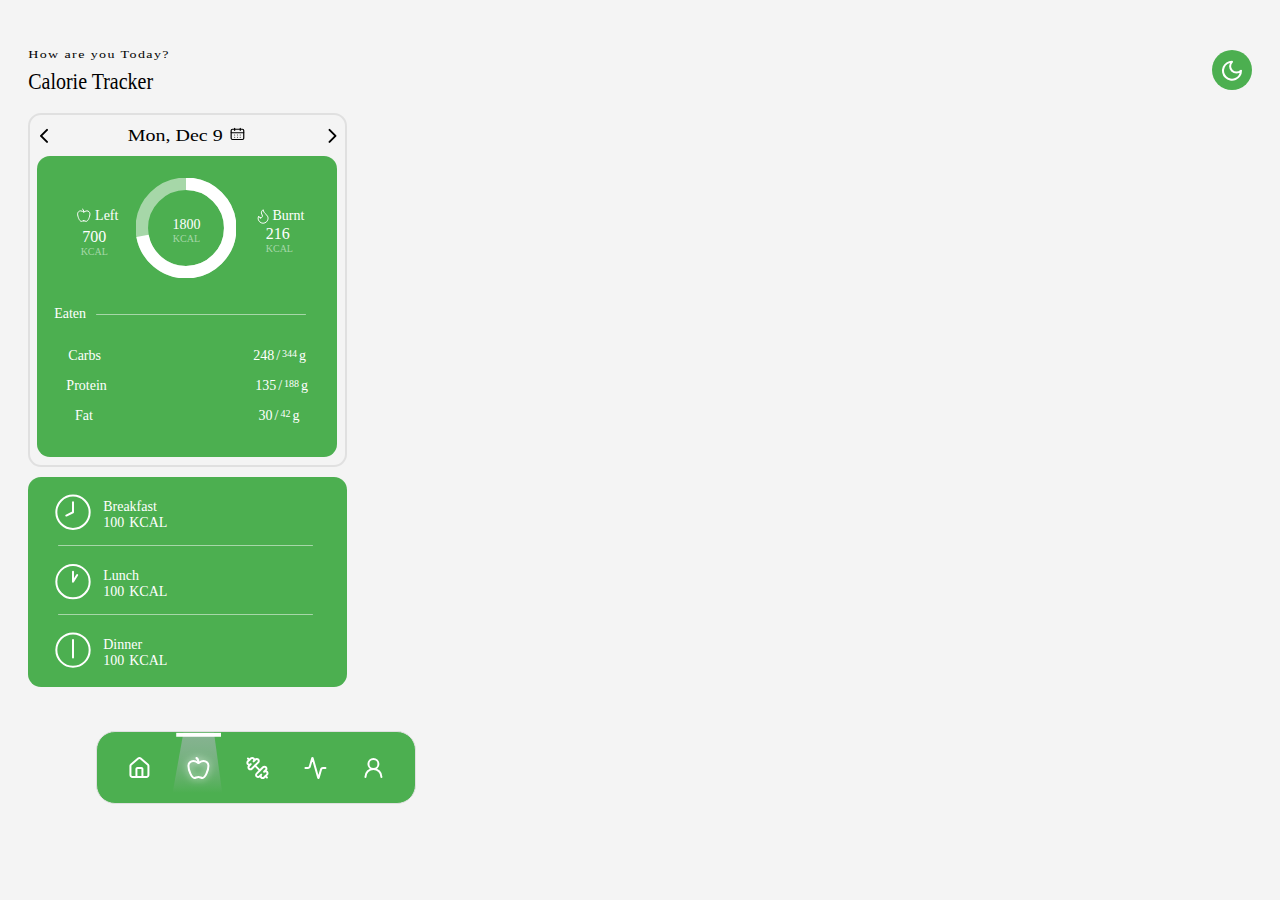
==== calorie-tracker.html @ 42e0216f "removed popup" ====
<!DOCTYPE html>
<html lang="en">
<head>
    <meta charset="UTF-8">
    <meta name="viewport" content="width=device-width, initial-scale=1.0">
    <link rel="stylesheet" href="/css/style.css"> 
    <title>Strive</title>
    <script src="darkmode.js" defer></script>
</head>
<!-- "dark-mode" gets added and removed based on which theme is active-->
<body>
  <!-- "date-and-greeting is the container around the two with the "date"and "greeting" 
   being the child elements with white text inside and underneath each other -->
   <!-- "greeting" is on index a greeting and on the other pages the title-->
    <header>
        <div class="date-and-greeting">
          <p class="date">How are you Today?</p>
          <p class="greeting">Calorie Tracker</p>
        </div>
        <!-- "theme-switch" is the green switch with one white icon displayed and the other not-->
        <button id="theme-switch">
          <svg width="24" height="24" viewBox="0 0 24 24" fill="none" xmlns="http://www.w3.org/2000/svg">
            <path d="M11.9915 3.70062C10.798 4.8941 10.1276 6.5128 10.1276 8.20062C10.1276 9.88845 10.798 11.5071 11.9915 12.7006C13.185 13.8941 14.8037 14.5646 16.4915 14.5646C18.1793 14.5646 19.798 13.8941 20.9915 12.7006C20.9915 14.4807 20.4637 16.2207 19.4747 17.7008C18.4858 19.1808 17.0802 20.3344 15.4357 21.0155C13.7911 21.6967 11.9815 21.875 10.2357 21.5277C8.48988 21.1804 6.88623 20.3233 5.62756 19.0646C4.36889 17.8059 3.51172 16.2023 3.16445 14.4564C2.81719 12.7106 2.99542 10.901 3.6766 9.25647C4.35779 7.61194 5.51135 6.20633 6.99139 5.2174C8.47143 4.22846 10.2115 3.70062 11.9915 3.70062Z" stroke="white" stroke-width="2" stroke-linecap="round" stroke-linejoin="round"/>
          </svg>
          <svg width="24" height="25" viewBox="0 0 24 25" fill="none" xmlns="http://www.w3.org/2000/svg">
            <path d="M11.9915 16.5476C14.2007 16.5476 15.9915 14.7567 15.9915 12.5476C15.9915 10.3385 14.2007 8.54761 11.9915 8.54761C9.78238 8.54761 7.99152 10.3385 7.99152 12.5476C7.99152 14.7567 9.78238 16.5476 11.9915 16.5476Z" stroke="white" stroke-width="2" stroke-linecap="round" stroke-linejoin="round"/>
            <path d="M11.9915 2.54761V4.54761" stroke="white" stroke-width="2" stroke-linecap="round" stroke-linejoin="round"/>
            <path d="M11.9915 20.5476V22.5476" stroke="white" stroke-width="2" stroke-linecap="round" stroke-linejoin="round"/>
            <path d="M4.92151 5.47766L6.33151 6.88766" stroke="white" stroke-width="2" stroke-linecap="round" stroke-linejoin="round"/>
            <path d="M17.6515 18.2076L19.0615 19.6176" stroke="white" stroke-width="2" stroke-linecap="round" stroke-linejoin="round"/>
            <path d="M1.99152 12.5476H3.99152" stroke="white" stroke-width="2" stroke-linecap="round" stroke-linejoin="round"/>
            <path d="M19.9915 12.5476H21.9915" stroke="white" stroke-width="2" stroke-linecap="round" stroke-linejoin="round"/>
            <path d="M6.33151 18.2076L4.92151 19.6176" stroke="white" stroke-width="2" stroke-linecap="round" stroke-linejoin="round"/>
            <path d="M19.0615 5.47766L17.6515 6.88766" stroke="white" stroke-width="2" stroke-linecap="round" stroke-linejoin="round"/>
          </svg>
        </button>
    </header>

    <div class="huge-container">
      <div class="icon-and-title">
        <svg width="8" height="15" viewBox="0 0 8 15" fill="none" xmlns="http://www.w3.org/2000/svg">
          <path d="M7 13.847L1 7.84698L7 1.84698" stroke-width="2" stroke-linecap="round" stroke-linejoin="round"/>
        </svg>
        <div class="date-and-calender">
          <p>Mon, Dec 9         <svg width="15" height="15" viewBox="0 0 15 15" fill="none" xmlns="http://www.w3.org/2000/svg">
            <g clip-path="url(#clip0_63_497)">
              <path d="M5.54169 2.01367V4.34701" stroke-linecap="round" stroke-linejoin="round"/>
              <path d="M10.2083 2.01367V4.34701" stroke-linecap="round" stroke-linejoin="round"/>
              <path d="M11.9583 3.1803H3.79167C3.14733 3.1803 2.625 3.70263 2.625 4.34696V12.5136C2.625 13.158 3.14733 13.6803 3.79167 13.6803H11.9583C12.6027 13.6803 13.125 13.158 13.125 12.5136V4.34696C13.125 3.70263 12.6027 3.1803 11.9583 3.1803Z"  stroke-linecap="round" stroke-linejoin="round"/>
              <path d="M2.625 6.6803H13.125" stroke-linecap="round" stroke-linejoin="round"/>
              <path d="M5.54169 9.01367H5.54794" stroke-linecap="round" stroke-linejoin="round"/>
              <path d="M7.875 9.01367H7.88125" stroke-linecap="round" stroke-linejoin="round"/>
              <path d="M10.2083 9.01367H10.2146" stroke-linecap="round" stroke-linejoin="round"/>
              <path d="M5.54169 11.347H5.54794" stroke-linecap="round" stroke-linejoin="round"/>
              <path d="M7.875 11.347H7.88125" stroke-linecap="round" stroke-linejoin="round"/>
              <path d="M10.2083 11.347H10.2146" stroke-linecap="round" stroke-linejoin="round"/>
            </g>
            <defs>
              <clipPath id="clip0_63_497">
                <rect width="14" height="14" fill="white" transform="translate(0.875 0.846985)"/>
              </clipPath>
            </defs>
          </svg></p>
        </div>
        <svg width="25" height="25" viewBox="0 0 25 25" fill="none" xmlns="http://www.w3.org/2000/svg">
          <path d="M9.5 18.847L15.5 12.847L9.5 6.84698" stroke-width="2" stroke-linecap="round" stroke-linejoin="round"/>
        </svg>
      </div>
      <div class="data">
        <div class="cal-container">
          <div class="cal-left-container">
            <div class="cal-left">
                <svg width="25" height="25" viewBox="0 0 25 25" fill="none" xmlns="http://www.w3.org/2000/svg">
                    <path d="M13.7798 17.7155C14.7063 17.7155 15.4783 18.3702 16.2504 18.3702C18.1033 18.3702 19.9562 13.4291 19.9562 10.8227C19.9352 10.0227 19.5987 9.26344 19.0203 8.71042C18.4418 8.1574 17.6682 7.85545 16.868 7.8704C15.4969 7.8704 14.3975 8.7598 13.7798 9.10568C13.1622 8.7598 12.0628 7.8704 10.6916 7.8704C9.89103 7.85382 9.11648 8.15522 8.53765 8.70859C7.95882 9.26195 7.62289 10.0222 7.60345 10.8227C7.60345 13.4291 9.45637 18.3702 11.3093 18.3702C12.0813 18.3702 12.8534 17.7155 13.7798 17.7155Z" stroke="white" stroke-linecap="round" stroke-linejoin="round"/>
                    <path d="M12.5446 6.01746C13.1622 6.32627 13.7798 7.25273 13.7798 9.10564" stroke="white" stroke-linecap="round" stroke-linejoin="round"/>
                </svg>
                <p>Left</p>
            </div>
            <div class="cal-left-number">
                <div id="remaining-calories">10</div>
                <div class="unit">KCAL</div>
            </div>
        </div>
        
            <div class="radial-graph">
              <svg class="circle" viewBox="0 0 36 36">
                  <path class="circle-bg"
                      d="M18 2.0845
                         a 15.9155 15.9155 0 0 1 0 31.831
                         a 15.9155 15.9155 0 0 1 0 -31.831" />
                  <path class="circle-progress"
                      d="M18 2.0845
                         a 15.9155 15.9155 0 0 1 0 31.831
                         a 15.9155 15.9155 0 0 1 0 -31.831" />
              </svg>
              <div class="text">
                <div class="number" id="number">985</div>                  
                <div class="unit">KCAL</div>
              </div>
          </div>
          <div class="cal-burnt">
            <div class="cal-burnt-container">
              <div class="cal-burnt">
                <svg width="18" height="18" viewBox="0 0 18 18" fill="none" xmlns="http://www.w3.org/2000/svg">
                  <path d="M6.61979 10.8764C7.08945 10.8764 7.53986 10.6899 7.87196 10.3578C8.20406 10.0257 8.39063 9.57524 8.39063 9.10559C8.39063 8.12809 8.03646 7.68892 7.68229 6.98059C6.92296 5.46263 7.52363 4.10901 9.09896 2.73059C9.45313 4.50142 10.5156 6.20142 11.9323 7.33476C13.349 8.46809 14.0573 9.81392 14.0573 11.2306C14.0573 11.8817 13.929 12.5265 13.6799 13.1281C13.4307 13.7296 13.0655 14.2762 12.605 14.7367C12.1446 15.1971 11.598 15.5623 10.9964 15.8115C10.3949 16.0607 9.7501 16.1889 9.09896 16.1889C8.44782 16.1889 7.80306 16.0607 7.20149 15.8115C6.59991 15.5623 6.05331 15.1971 5.59289 14.7367C5.13246 14.2762 4.76724 13.7296 4.51806 13.1281C4.26888 12.5265 4.14062 11.8817 4.14063 11.2306C4.14063 10.4139 4.44733 9.60567 4.84896 9.10559C4.84896 9.57524 5.03553 10.0257 5.36762 10.3578C5.69972 10.6899 6.15014 10.8764 6.61979 10.8764Z" stroke="white" stroke-linecap="round" stroke-linejoin="round"/>
                </svg>
                <p>Burnt</p>
              </div>
              <div class="cal-burnt-number">
                <div id="percentage-number">10.5</div>
                <div class="unit">KCAL</div>
              </div>
            </div>
          </div>
        </div>

        <div class="eaten-hr">
          <p>Eaten</p>
          <div class="hr"></div>
        </div>

        <div class="macros-parent">
          <div class="macros">
            <div class="macro-item">
                Carbs
                <div>
                    <span id="carbs">0</span> / <span id="max-carbs">0</span>g
                </div>
            </div>
            <div class="macro-item">
                Protein
                <div>
                    <span id="protein">0</span> / <span id="max-protein">0</span>g
                </div>
            </div>
            <div class="macro-item">
                Fat
                <div>
                    <span id="fat">0</span> / <span id="max-fat">0</span>g
                </div>
            </div>
        </div>
        </div>
    </div>
    </div>

    <div class="breakfast-lunch-dinner">
      <div class="breakfast">
        <div>
          <svg width="40" height="41" viewBox="0 0 40 41" fill="none" xmlns="http://www.w3.org/2000/svg">
            <path d="M20 36.908C29.2048 36.908 36.6667 29.4461 36.6667 20.2414C36.6667 11.0366 29.2048 3.57471 20 3.57471C10.7953 3.57471 3.33334 11.0366 3.33334 20.2414C3.33334 29.4461 10.7953 36.908 20 36.908Z" stroke="white" stroke-width="2" stroke-linecap="round" stroke-linejoin="round"/>
            <path d="M20 10.2413V20.2413L13.3333 23.5747" stroke="white" stroke-width="2" stroke-linecap="round" stroke-linejoin="round"/>
          </svg>
        </div>
        <div><p>Breakfast</p>
          <div class="kcal-calories">
            <p class="calories">100</p>
            <p class="kcal">KCAL</p>
          </div></div>
      </div>
      <div class="hr"></div>
      <div class="breakfast">
        <div>
          <svg width="40" height="41" viewBox="0 0 40 41" fill="none" xmlns="http://www.w3.org/2000/svg">
            <path d="M20 37.3604C29.2048 37.3604 36.6667 29.8985 36.6667 20.6938C36.6667 11.489 29.2048 4.0271 20 4.0271C10.7953 4.0271 3.33334 11.489 3.33334 20.6938C3.33334 29.8985 10.7953 37.3604 20 37.3604Z" stroke="white" stroke-width="2" stroke-linecap="round" stroke-linejoin="round"/>
            <path d="M20 10.6938V20.6938L24.1667 14.0272" stroke="white" stroke-width="2" stroke-linecap="round" stroke-linejoin="round"/>
          </svg>
        </div>
        <div><p>Lunch</p>
          <div class="kcal-calories">
            <p class="calories">100</p>
            <p class="kcal">KCAL</p>
          </div></div>
      </div>
      <div class="hr"></div>

      <div class="breakfast">
        <div>
          <svg width="40" height="41" viewBox="0 0 40 41" fill="none" xmlns="http://www.w3.org/2000/svg">
            <path d="M20 36.755C29.2048 36.755 36.6667 29.293 36.6667 20.0883C36.6667 10.8836 29.2048 3.42163 20 3.42163C10.7953 3.42163 3.33334 10.8836 3.33334 20.0883C3.33334 29.293 10.7953 36.755 20 36.755Z" stroke="white" stroke-width="2" stroke-linecap="round" stroke-linejoin="round"/>
            <path d="M20 10.0884V20.0884V27.5884" stroke="white" stroke-width="2" stroke-linecap="round" stroke-linejoin="round"/>
          </svg>
        </div>
        <div><p>Dinner</p>
          <div class="kcal-calories">
            <p class="calories">100</p>
            <p class="kcal">KCAL</p>
          </div></div>
      </div>
    </div>
    
      <nav>
          <div class="bottom-navbar">  <!-- "bottom-navbar" = the container of the whole navbar-->
            <div class="icons">  <!-- "icons" = around the icons within the navbar, inline-flex, gap 34px-->
                <a href="index.html" class="active">
                    <div class="svg-container">
                      <!-- "active-spotlight" is the spotlight around the active page's icon -->
                        <svg class="main-svg" class="unactive-svg" width="25" height="25" viewBox="0 0 25 25" fill="none" xmlns="http://www.w3.org/2000/svg">
                            <path d="M15.4285 21.9862V13.9862C15.4285 13.721 15.3232 13.4666 15.1356 13.2791C14.9481 13.0916 14.6938 12.9862 14.4285 12.9862H10.4285C10.1633 12.9862 9.90897 13.0916 9.72144 13.2791C9.5339 13.4666 9.42854 13.721 9.42854 13.9862V21.9862" stroke="white" stroke-width="2" stroke-linecap="round" stroke-linejoin="round"/>
                            <path d="M3.42854 10.9862C3.42847 10.6952 3.49188 10.4078 3.61433 10.1439C3.73678 9.87998 3.91534 9.64597 4.13754 9.45817L11.1375 3.45917C11.4985 3.15408 11.9559 2.98669 12.4285 2.98669C12.9012 2.98669 13.3586 3.15408 13.7195 3.45917L20.7195 9.45817C20.9417 9.64597 21.1203 9.87998 21.2428 10.1439C21.3652 10.4078 21.4286 10.6952 21.4285 10.9862V19.9862C21.4285 20.5166 21.2178 21.0253 20.8428 21.4004C20.4677 21.7755 19.959 21.9862 19.4285 21.9862H5.42854C4.89811 21.9862 4.3894 21.7755 4.01433 21.4004C3.63926 21.0253 3.42854 20.5166 3.42854 19.9862V10.9862Z" stroke="white" stroke-width="2" stroke-linecap="round" stroke-linejoin="round"/>
                        </svg>
                    </div>
                </a>
                <a href="calorie-tracker.html">
                    <div class="svg-container">
                        <!-- "active-spotlight" is the spotlight around the active page's icon -->
                          <svg class="active-spotlight" width="43" height="71" viewBox="0 0 55 71" fill="none" xmlns="http://www.w3.org/2000/svg">
                              <path d="M12.8773 0.839111L0.427788 70.1329H52.9925L43.5071 0.839111H12.8773Z" fill="url(#paint0_linear_63_1243)"/>
                              <rect x="5.70922" y="0.839111" width="44.7863" height="3.92169" fill="white"/>
                              <defs>
                                <linearGradient id="paint0_linear_63_1243" x1="26.7101" y1="0.839111" x2="26.7101" y2="60.9779" gradientUnits="userSpaceOnUse">
                                  <stop stop-color="#ADB5BD" stop-opacity="0.6"/>
                                  <stop offset="1" stop-color="#4CAF50"/>
                                </linearGradient>
                              </defs>
                            </svg>
                            <!-- the "blurred-svg" class and svg itself is only for the active page, this will be different dependant on the page -->
                            <svg class="blurred-svg" width="35" height="35" viewBox="0 0 35 35" fill="none" xmlns="http://www.w3.org/2000/svg">
                                <g filter="url(#filter0_f_63_419)">
                                  <path d="M17.4285 26.9262C18.9285 26.9262 20.1785 27.9862 21.4285 27.9862C24.4285 27.9862 27.4285 19.9862 27.4285 15.7662C27.3944 14.4709 26.8498 13.2416 25.9132 12.3462C24.9766 11.4508 23.724 10.962 22.4285 10.9862C20.2085 10.9862 18.4285 12.4262 17.4285 12.9862C16.4285 12.4262 14.6485 10.9862 12.4285 10.9862C11.1323 10.9593 9.87823 11.4473 8.94106 12.3432C8.00389 13.2392 7.46 14.47 7.42853 15.7662C7.42853 19.9862 10.4285 27.9862 13.4285 27.9862C14.6785 27.9862 15.9285 26.9262 17.4285 26.9262Z" stroke="white" stroke-width="2" stroke-linecap="round" stroke-linejoin="round"/>
                                  <path d="M15.4285 7.98621C16.4285 8.48621 17.4285 9.98621 17.4285 12.9862" stroke="white" stroke-width="2" stroke-linecap="round" stroke-linejoin="round"/>
                                </g>
                                <defs>
                                  <filter id="filter0_f_63_419" x="-0.571472" y="-0.0137939" width="36" height="36" filterUnits="userSpaceOnUse" color-interpolation-filters="sRGB">
                                    <feFlood flood-opacity="0" result="BackgroundImageFix"/>
                                    <feBlend mode="normal" in="SourceGraphic" in2="BackgroundImageFix" result="shape"/>
                                    <feGaussianBlur stdDeviation="3" result="effect1_foregroundBlur_63_419"/>
                                  </filter>
                                </defs>
                              </svg>
                          <svg class="main-svg" class="unactive-svg" width="25" height="25" viewBox="0 0 25 25" fill="none" xmlns="http://www.w3.org/2000/svg">
                            <path d="M12.4285 21.9262C13.9285 21.9262 15.1785 22.9862 16.4285 22.9862C19.4285 22.9862 22.4285 14.9862 22.4285 10.7662C22.3945 9.47088 21.8498 8.24159 20.9132 7.34621C19.9766 6.45083 18.724 5.96196 17.4285 5.98616C15.2085 5.98616 13.4285 7.42616 12.4285 7.98616C11.4285 7.42616 9.64854 5.98616 7.42854 5.98616C6.13229 5.95932 4.87824 6.44731 3.94107 7.34324C3.0039 8.23917 2.46002 9.47001 2.42854 10.7662C2.42854 14.9862 5.42854 22.9862 8.42854 22.9862C9.67854 22.9862 10.9285 21.9262 12.4285 21.9262Z" stroke="white" stroke-width="2" stroke-linecap="round" stroke-linejoin="round"/>
                            <path d="M10.4285 2.98621C11.4285 3.48621 12.4285 4.98621 12.4285 7.98621" stroke="white" stroke-width="2" stroke-linecap="round" stroke-linejoin="round"/>
                          </svg>
                      </div>
                </a>
                <a href="workout-tracker.html">
                    <div class="svg-container">
                        <svg class="main-svg" class="unactive-svg" width="25" height="25" viewBox="0 0 25 25" fill="none" xmlns="http://www.w3.org/2000/svg">
                            <g clip-path="url(#clip0_63_1258)">
                              <path d="M14.8285 15.3862L10.0285 10.5862" stroke="white" stroke-width="2" stroke-linecap="round" stroke-linejoin="round"/>
                              <path d="M19.0856 22.4712C18.7105 22.8464 18.2019 23.0572 17.6714 23.0573C17.141 23.0574 16.6322 22.8467 16.2571 22.4717C15.8819 22.0967 15.6711 21.588 15.671 21.0576C15.6709 20.5271 15.8815 20.0184 16.2566 19.6432L14.4896 21.4112C14.1144 21.7864 13.6056 21.9971 13.0751 21.9971C12.5445 21.9971 12.0357 21.7864 11.6606 21.4112C11.2854 21.0361 11.0746 20.5273 11.0746 19.9967C11.0746 19.4662 11.2854 18.9574 11.6606 18.5822L18.0246 12.2182C18.3997 11.8431 18.9085 11.6323 19.4391 11.6323C19.9696 11.6323 20.4784 11.8431 20.8535 12.2182C21.2287 12.5934 21.4395 13.1022 21.4395 13.6327C21.4395 14.1633 21.2287 14.6721 20.8535 15.0472L19.0856 16.8142C19.4607 16.4392 19.9695 16.2286 20.4999 16.2287C21.0304 16.2288 21.539 16.4396 21.9141 16.8147C22.2891 17.1899 22.4997 17.6986 22.4996 18.2291C22.4995 18.7595 22.2887 19.2682 21.9136 19.6432L19.0856 22.4712Z" stroke="white" stroke-width="2" stroke-linecap="round" stroke-linejoin="round"/>
                              <path d="M21.9285 22.4862L20.5285 21.0862" stroke="white" stroke-width="2" stroke-linecap="round" stroke-linejoin="round"/>
                              <path d="M4.32854 4.88621L2.92854 3.48621" stroke="white" stroke-width="2" stroke-linecap="round" stroke-linejoin="round"/>
                              <path d="M6.83255 13.7542C6.4574 14.1294 5.94859 14.3401 5.41805 14.3401C4.88751 14.3401 4.3787 14.1294 4.00355 13.7542C3.6284 13.3791 3.41764 12.8703 3.41764 12.3397C3.41764 11.8092 3.6284 11.3004 4.00355 10.9252L5.77155 9.15821C5.58579 9.3439 5.36528 9.49119 5.12261 9.59165C4.87993 9.69212 4.61985 9.74381 4.3572 9.74376C3.82675 9.74367 3.31807 9.53286 2.94305 9.15771C2.75736 8.97196 2.61008 8.75145 2.50961 8.50877C2.40914 8.2661 2.35745 8.00601 2.3575 7.74336C2.35759 7.21291 2.5684 6.70423 2.94355 6.32921L5.77155 3.50121C6.14657 3.12606 6.65525 2.91525 7.1857 2.91516C7.44835 2.91511 7.70843 2.9668 7.95111 3.06727C8.19379 3.16774 8.4143 3.31502 8.60005 3.50071C8.7858 3.6864 8.93317 3.90686 9.03372 4.1495C9.13428 4.39214 9.18605 4.65221 9.1861 4.91486C9.18615 5.17751 9.13446 5.4376 9.03399 5.68027C8.93352 5.92295 8.78624 6.14346 8.60055 6.32921L10.3675 4.56121C10.7427 4.18606 11.2515 3.97531 11.7821 3.97531C12.3126 3.97531 12.8214 4.18606 13.1965 4.56121C13.5717 4.93636 13.7825 5.44517 13.7825 5.97571C13.7825 6.50625 13.5717 7.01506 13.1965 7.39021L6.83255 13.7542Z" stroke="white" stroke-width="2" stroke-linecap="round" stroke-linejoin="round"/>
                            </g>
                            <defs>
                              <clipPath id="clip0_63_1258">
                                <rect width="24" height="24" fill="white" transform="translate(0.428543 0.986206)"/>
                              </clipPath>
                            </defs>
                          </svg>
                    </div>
                </a>
                <a href="weight-tracker.html">
                    <div class="svg-container">
                        <svg class="main-svg" class="unactive-svg" width="23" height="23" viewBox="0 0 23 23" fill="none" xmlns="http://www.w3.org/2000/svg">
                            <path d="M21.4285 11.9862H18.9485C18.5115 11.9853 18.0862 12.1275 17.7376 12.3912C17.3891 12.6548 17.1365 13.0254 17.0185 13.4462L14.6685 21.8062C14.6534 21.8581 14.6218 21.9038 14.5785 21.9362C14.5353 21.9687 14.4826 21.9862 14.4285 21.9862C14.3744 21.9862 14.3218 21.9687 14.2785 21.9362C14.2353 21.9038 14.2037 21.8581 14.1885 21.8062L8.66853 2.16621C8.65338 2.11428 8.6218 2.06866 8.57853 2.03621C8.53525 2.00375 8.48262 1.98621 8.42853 1.98621C8.37444 1.98621 8.3218 2.00375 8.27853 2.03621C8.23525 2.06866 8.20367 2.11428 8.18853 2.16621L5.83853 10.5262C5.72099 10.9454 5.46991 11.3147 5.12339 11.5782C4.77687 11.8417 4.35385 11.985 3.91853 11.9862H1.42853" stroke="white" stroke-width="2" stroke-linecap="round" stroke-linejoin="round"/>
                          </svg>
                    </div>
                </a>
                <a href="profile.html">
                    <div class="svg-container">
                        <svg class="main-svg" class="unactive-svg" width="25" height="25" viewBox="0 0 25 25" fill="none" xmlns="http://www.w3.org/2000/svg">
                            <path d="M12.4285 13.9862C15.19 13.9862 17.4285 11.7476 17.4285 8.98621C17.4285 6.22478 15.19 3.98621 12.4285 3.98621C9.6671 3.98621 7.42853 6.22478 7.42853 8.98621C7.42853 11.7476 9.6671 13.9862 12.4285 13.9862Z" stroke="white" stroke-width="2" stroke-linecap="round" stroke-linejoin="round"/>
                            <path d="M20.4285 21.9862C20.4285 19.8645 19.5857 17.8296 18.0854 16.3294C16.5851 14.8291 14.5503 13.9862 12.4285 13.9862C10.3068 13.9862 8.27196 14.8291 6.77167 16.3294C5.27138 17.8296 4.42853 19.8645 4.42853 21.9862" stroke="white" stroke-width="2" stroke-linecap="round" stroke-linejoin="round"/>
                          </svg>
                    </div>
                </a>
            </div>
          </div>
    </nav>

 
    <script src="animation.js"></script>
</body>
</html>
---- css/style.css ----
/*! Generated by Font Squirrel (https://www.fontsquirrel.com) on January 3, 2025 */

@font-face {
  font-family: 'pp_agrandirwide_light';
  src: url('ppagrandir-widelight-webfont.woff2') format('woff2'),
       url('ppagrandir-widelight-webfont.woff') format('woff');
  font-weight: normal;
  font-style: normal;

}

@font-face {
  font-family: 'pp_monument_extendedregular';
  src: url('ppmonumentextended-regular-webfont.woff2') format('woff2'),
       url('ppmonumentextended-regular-webfont.woff') format('woff');
  font-weight: normal;
  font-style: normal;

}

body {
    margin: 0;
    padding: 0;
    background-color: var(--background-color);
    margin: 0px 28.2px 0px 28.2px;
  }

  .darkmode {
    --secondary-color-darkmode: #383838; /* secondary for dark mode */
    --background-color-darkmode: #242424; /* secondary for dark mode */
    --text-color-darkmode: #FFFFFF; /* darkmode text color */
    --container-color-darkmode: #383838; /* border color lightmode*/
    --border-color-darkmode: #5B5B5B; /* border color lightmode*/
  }

  :root {
    /* color Palette */
    --primary-color: #4CAF50; /* main green, same for light and dark mode */
    --secondary-color: #A6D7A8; /* secondary for light mode */
    --background-color: #F4F4F4; /* bg color for light mode */
    --text-color: #000000; /* lightmode text color */
    --container-color: #FFFFFF; /* border color lightmode*/
    --border-color: #E0E0E0; /* border color lightmode*/

    /* font Family */
    --font-agrandir: 'PP Agrandir';
    --font-monument: "PP Monument Extended";

    /* border Radius */
    --container-border-radius: 13px;
    --navbar-border-radius: 13px;
}

.darkmode {
  --secondary-color: #383838; /* secondary for dark mode */
  --background-color: #242424; /* secondary for dark mode */
  --text-color: #FFFFFF; /* darkmode text color */
  --container-color: #383838; /* border color lightmode*/
  --border-color: #5B5B5B; /* border color lightmode*/
}

/* navbar styling */
    /* container of the navbar */
      .bottom-navbar {
        position: fixed;
        margin: 7.5%;
        bottom: 0;
        left: 0;
        width: 318px;
        height: 71.278px;
        display: flex;
        justify-content: space-around;
        align-items: center;
        z-index: 1000;
        border-radius: 19px;
        border: 1px solid var(--border-color);
        background: var(--primary-color);
      }

      /* individual svg sizing */
      .bottom-navbar .unactive-svg {
        width: 24px;
        height: 24px;
      }

      /* container around the svg's */
      .icons {
        display: flex;
        align-items: center;
        gap: 34px;
    }

    /* container around the active svg, contains blurred and main svg */
    .blurred-svg {
        position: absolute; 
        filter: blur(2px); 
        opacity: 0.9; 
        z-index: 1;
    }

    /* Main SVG in front of blurred SVG */
    .main-svg {
        position: relative; 
        z-index: 2; 
    }

    /* Container for alignment */
    .svg-container {
        position: relative; 
        display: flex;
        align-items: center;
        justify-content: center;
      
    }

    /* spotlight around the active page's icon */
    .active-spotlight {
        position: absolute; 
        width: 70px; 
        height: 71px; 
        z-index: 1; 
    }

/* header styling */
header {
  display: flex;
  align-items: center;
  justify-content: space-between;
  margin-top: 30px;
}
/* date styling */
.date-and-greeting .date {
  color: var(--text-color);
  font-family: var(--font-agrandir);
  font-size: 14px;
  font-weight: 100;
  letter-spacing: 0.1em; 
  line-height: 1.5;
  margin-bottom: 5px;
  transform: scaleY(0.8);

}
/* greeting styling */
.date-and-greeting .greeting {
  color: var(--text-color);
  font-family: "PP Monument Extended";
  font-size: 20px;
  font-style: normal;
  font-weight: 400;
  margin: 0;
  transform: scaleY(1.2);
  
}

/* theme switch between light and dark mode */
#theme-switch {
  width: 40px;
  height: 40px;
  border-radius: 50%;
  background-color: var(--primary-color);
  padding: 0;
  display: flex;
  justify-content: center;
  align-items: center;
  border: none;
  position: fixed;
  top: 20px;
  right: 28.2px;
  margin-top: 30px;

}

/* sun svg */
#theme-switch svg:last-child {
  display: none;
}
/* moon svg */
.darkmode #theme-switch svg:first-child {
  display: none;
}

/* sun svg when darkmode is enabled */
.darkmode #theme-switch svg:last-child {
  display: block;
}

/* index.html dashboard */
/* "todays dashboard" */
.dashboard .title {
  margin-top: 40px;
  color: var(--text-color);
  font-family: "PP Agrandir";
  font-size: 14px;
  font-style: normal;
  font-weight: lighter;
  line-height: normal;
}

.square-container {
  width: 150px;
  height: 165px;
  border: 2px solid var(--border-color);
  border-radius: var(--container-border-radius);
}

.long-container {
  margin-top: 10px;
  width: 315px;
  height: 165px;
  border: 2px solid var(--border-color);
  border-radius: var(--container-border-radius);
}

.big-container {
  width: 150px;
  height: 243px;
  border: 2px solid var(--border-color);
  border-radius: var(--container-border-radius);
}

.containers-right .square-container {
  width: 150px;
  height: 160px;
  border: 2px solid var(--border-color);
  border-radius: var(--container-border-radius);
  margin-top: 18px;
}

.small-container {
  width: 150px;
  height: 88px;
  border: 2px solid var(--border-color);
  border-radius: var(--container-border-radius);

}

.square-container .data {
  width: 135px;
  height: 115px;
  margin-left: 7px;
  background-color: var(--primary-color);
  border-radius: var(--container-border-radius);
}

.long-container .data {
  width: 300px;
  height: 115px;
  margin-left: 7px;
  background-color: var(--primary-color);
  border-radius: var(--container-border-radius);
}

.big-container .data {
  display: flex;
  align-items: center;
  width: 135px;
  height: 193px;
  margin-left: 7px;
  background-color: var(--primary-color);
  border-radius: var(--container-border-radius);
}


.small-container .data {
  width: 135px;
  margin-left: 7px;
  background-color: var(--primary-color);
  border-radius: var(--container-border-radius);
}

.icon-and-title {
  margin: 8px 0px 8px 10px;
  display: flex;
  align-items: center;
  color: var(--text-color)
}

.icon-and-title svg {
  stroke: var(--text-color)
}

.icon-and-title p {
  font-family: "PP Agrandir";
  margin: 0px 0px 0px 5px;
  transform: scaleY(0.8);
  font-size: 20px;
  font-weight: 100;
}

.square-container .graph {
  display: flex;
  align-items: center;
  justify-content: center;
  height: 80px;
  gap: 4px;
  margin: 6px 0px 0px 0px
}

.square-container .graph-steps {
  display: flex;
  justify-content: center;
  align-items: flex-end;
  height: 80px;
  gap: 4px;
  margin: 6px 0px 5px 0px
}

.graph-steps svg {
  margin-bottom: 11px;
  transform: scaleY(1.2);
}

.small-container .graph {
  margin: 6px 0px 3px 6px
}

.dotted-line p {
  color: #FFF;
  font-family: "PP Agrandir";
  font-size: 24px;
  font-style: normal;
  font-weight: 400;
  line-height: normal;
  margin-bottom: 40px;
}

.dotted-line-steps p {
  color: #FFF;
  font-family: "PP Agrandir";
  font-size: 24px;
  font-style: normal;
  font-weight: 400;
  line-height: normal;
  margin: 0px;
}


.data .number p {
  color: #FFF;
  font-family: "PP Monument Extended";
  font-size: 17px;
  font-style: normal;
  font-weight: 400;
  line-height: normal;
  margin: 0px 0px 10px 12px;
}

.data .number-steps p {
  color: #FFF;
  font-family: "PP Monument Extended";
  font-size: 17px;
  font-style: normal;
  font-weight: 400;
  line-height: normal;
  margin: 0px 0px 4px 10px;
}

.line-graph-container {
  position: absolute;
}

.data .dot {
  position: relative;
  right: 10px;
}


.small-container .data .number p {
  color: #FFF;
  font-family: "PP Monument Extended";
  font-size: 17px;
  font-style: normal;
  font-weight: 400;
  line-height: normal;
  margin: 0px 0px 3px 5px;
}

.data {
  display: flex;
  flex-direction: column;
}

.containers-left {
  display: flex;
  flex-direction: column;
  row-gap: 12px;
  width: 40vw;
}

.containers-right {
  display: grid;
  grid-template-columns: 1fr;
  grid-column-gap: 8px;
  grid-row-gap: 10px; 
  width: 40vw;
}

.flex-container {
  display: flex;
  gap: 15px;
}

.radial-graph {
  position: relative;
  width: 90px;
  height: auto;
  margin: 10px 18px;;
}

.circle {
  width: 100%;
  height: 100%;
}

.circle-bg {
  fill: none;
  stroke: var(--secondary-color);
  stroke-width: 4.5;
}

.circle-progress {
  fill: none;
  stroke: white;
  stroke-width: 4.5;
  stroke-dasharray: 100;
  stroke-dashoffset: 100;
  transition: stroke-dashoffset 0.35s ease;
}

.text {
  position: absolute;
  top: 50%;
  left: 50%;
  transform: translate(-50%, -50%);
  text-align: center;
}

.number {
  font-size: 1.5rem;
  color: white;
  font-family: "PP Monument Extended";
  font-size: 14px;
  font-style: normal;
  font-weight: 400;
  line-height: normal;
}

.unit {
  color: var(--secondary-color);
  font-family: "PP Monument Extended";
  font-size: 10px;
  font-style: normal;
  font-weight: 400;
  line-height: normal;
}

.macros {
  text-align: left;
  font-size: 1rem;
  color: #333;
  width: 120px;
}

.macro-item {
  display: flex;
  justify-content: space-between; 
  align-items: center;
  margin: 5px 0;
  color: #FFF;
  font-family: "PP Agrandir";
  font-size: 12px;
  font-style: normal;
  font-weight: 400;
  line-height: normal;
}

.macro-item div {
  display: flex;
  gap: 2px; 
}

#max-carbs,#max-fat,#max-protein, #carbs, #fat, #protein {
  color: #FFF;
  font-family: "PP Monument Extended";
  font-size: 14px;
  font-style: normal;
  font-weight: 400;
  line-height: normal;
  }

  #max-carbs,#max-fat,#max-protein {
    font-size: 10px;
  }

  .line-graph-container {
    display: flex;
    justify-content: center;
    width: 100%;
    max-width: 600px;
    position: relative;
}

.line-graph {
    width: 100%;
    height: 120px;
    padding: 0px 15px 0px 15px;
    border-radius: var(--container-border-radius);
}

.grid-lines {
    display: flex;
    justify-content: center;
}

.grid-lines line {
    stroke: white;
    stroke-width: 2;
    opacity: 0.5; 
}

.graph-line {
    fill: none;
    stroke: white;
    stroke-width: 9;
    stroke-linecap: round;
    filter: drop-shadow(0 10px 10px rgba(255, 255, 255, 0.3)); 
}

.graph-points circle {
    fill: #A6D7A8;
    stroke: white;
    stroke-width: 5;
}

.labels text {
    font-family: "PP Monument Extended", sans-serif;
    fill: white; 
    font-size: 16px;
    font-style: normal;
    font-weight: 400;
    line-height: normal;
}

/* ---------------------------------------------------------- */
/* ---------------------------------------------------------- */
/* ---------------------------------------------------------- */
/* -----------------calorie tracker-------------------------- */
/* ---------------------------------------------------------- */
/* ---------------------------------------------------------- */

.huge-container {
  width: 315px;
  height: 350px;
  border: 2px solid var(--border-color);
  border-radius: var(--container-border-radius);
  margin-top: 20px;
}

.huge-container .data {
  width: 300px;
  height: 301px;
  margin-left: 7px;
  background-color: var(--primary-color);
  border-radius: var(--container-border-radius);
}

.huge-container .icon-and-title {
  display: flex;
  justify-content: space-between;
  align-items: center;
}

.huge-container .icon-and-title p>svg {
  height: auto;
  width: 18px;
}

.huge-container .cal-left, .cal-burnt {
  display: flex;
  align-items: center;
  color: #FFF;
  font-family: "PP Agrandir";
  font-size: 14px;
  font-style: normal;
  font-weight: 100;
  line-height: normal;
}


.huge-container .cal-left p {
  margin: 0px;
}

.huge-container .cal-burnt p {
  margin: 0px;
}

.cal-container {
  display: flex;
  justify-content: center;
  align-items: center;
  margin-top: 12px;
}

.add {
  width: 18px;
  height: auto;
  margin-left: 25px;
}

.cal-container .radial-graph{
  position: relative;
  width: 100px;
  height: auto;
}

.cal-burnt-container {
  display: flex;
  flex-direction: column;
  align-items: center;
}

.cal-left-container {
  display: flex;
  flex-direction: column;
  align-items: center;
}

.cal-left-number {
  display: flex;
  flex-direction: column;
  align-items: center;
}

#percentage-number, #remaining-calories {
  color: #FFF;
  font-family: "PP Monument Extended";
  font-size: 16px;
  font-style: normal;
  font-weight: 400;
  line-height: normal;
}

.eaten-hr {
  display: flex;
  align-items: center;
  color: #FFF;
  font-family: "PP Agrandir";
  font-size: 14px;
  font-style: normal;
  font-weight: 400;
  line-height: normal;
  margin: 0px 0px 0px 17px;
}

.eaten-hr p {
  margin-right: 10px;
}

.eaten-hr .hr {
  height: 1px;
  width: 210px;
  background-color: #FFF;
  border-radius: 12px;
  opacity: 0.5;
}

.huge-container .macros {
  width: 300px;
  display: flex;
  flex-direction: column;
}

.huge-container .macros-parent .macro-item {
  display: flex;
  justify-content: space-around; 
  align-items: center;
  margin: 7px 0;
  color: #FFF;
  font-family: "PP Agrandir";
  font-size: 14px;
  font-style: normal;
  font-weight: 400;
  line-height: normal;
  gap: 90px;
}

.huge-container .macros-parent {
  margin-top: 5px;
}

.breakfast-lunch-dinner {
  color: #FFF;
  margin-top: 10px;
  width: 319px;
  height: 210px;
  background-color: var(--primary-color);
  border-radius: var(--container-border-radius);
}

.kcal-calories {
  display: flex;
  gap: 5px;
}

.kcal-calories p {
  margin: 0px;
  color: #FFF;
  font-family: "PP Monument Extended";
  font-size: 16px;
  font-style: normal;
  font-weight: 400;
  line-height: normal;
}

.breakfast p {
  margin: 0px;
  color: #FFF;
  font-family: "PP Agrandir";
  font-size: 14px;
  font-style: normal;
  font-weight: 400;
  line-height: normal;
}

.breakfast svg {
  margin-right: 10px;
}

.breakfast {
  display: flex;
  align-items: center;
  padding: 15px 0px 8px 25px;
}

.breakfast-lunch-dinner .hr {
  height: 1px;
  width: 255px;
  background-color: #FFF;
  border-radius: 12px;
  opacity: 0.5;
  margin: 0px 15px 0px 30px;
}
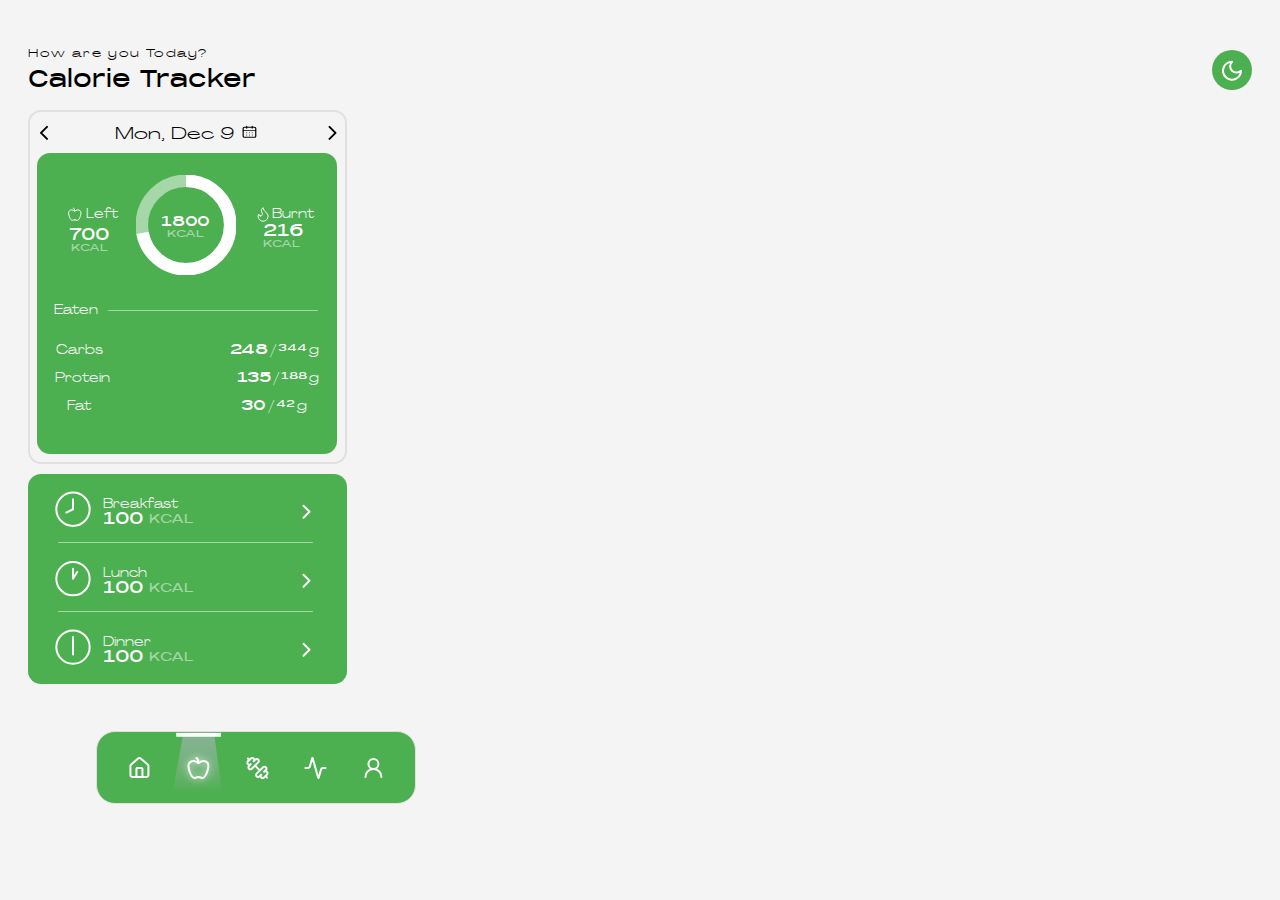
==== commit 27d1b744: "added chevrons to the breakfast lunch and dinner sections and fixed all of the text in these section" ====
--- a/calorie-tracker.html
+++ b/calorie-tracker.html
@@ -152,11 +152,14 @@
             <path d="M20 10.2413V20.2413L13.3333 23.5747" stroke="white" stroke-width="2" stroke-linecap="round" stroke-linejoin="round"/>
           </svg>
         </div>
-        <div><p>Breakfast</p>
+        <div><p class="title">Breakfast</p>
           <div class="kcal-calories">
             <p class="calories">100</p>
             <p class="kcal">KCAL</p>
           </div></div>
+          <svg class="chevron" width="25" height="25" viewBox="0 0 25 25" fill="none" xmlns="http://www.w3.org/2000/svg">
+            <path d="M9.5 18.6938L15.5 12.6938L9.5 6.69385" stroke="white" stroke-width="2" stroke-linecap="round" stroke-linejoin="round"/>
+          </svg>
       </div>
       <div class="hr"></div>
       <div class="breakfast">
@@ -171,6 +174,9 @@
             <p class="calories">100</p>
             <p class="kcal">KCAL</p>
           </div></div>
+          <svg class="chevron" width="25" height="25" viewBox="0 0 25 25" fill="none" xmlns="http://www.w3.org/2000/svg">
+            <path d="M9.5 18.6938L15.5 12.6938L9.5 6.69385" stroke="white" stroke-width="2" stroke-linecap="round" stroke-linejoin="round"/>
+          </svg>
       </div>
       <div class="hr"></div>
 
@@ -186,6 +192,9 @@
             <p class="calories">100</p>
             <p class="kcal">KCAL</p>
           </div></div>
+          <svg class="chevron" width="25" height="25" viewBox="0 0 25 25" fill="none" xmlns="http://www.w3.org/2000/svg">
+            <path d="M9.5 18.6938L15.5 12.6938L9.5 6.69385" stroke="white" stroke-width="2" stroke-linecap="round" stroke-linejoin="round"/>
+          </svg>
       </div>
     </div>
     
--- a/css/style.css
+++ b/css/style.css
@@ -1,18 +1,16 @@
 /*! Generated by Font Squirrel (https://www.fontsquirrel.com) on January 3, 2025 */
 
 @font-face {
-  font-family: 'pp_agrandirwide_light';
-  src: url('ppagrandir-widelight-webfont.woff2') format('woff2'),
-       url('ppagrandir-widelight-webfont.woff') format('woff');
+  font-family: 'PP Agrandir';
+  src: url('/fonts/ppagrandir-widelight-webfont.woff') format('woff');
   font-weight: normal;
   font-style: normal;
 
 }
 
 @font-face {
-  font-family: 'pp_monument_extendedregular';
-  src: url('ppmonumentextended-regular-webfont.woff2') format('woff2'),
-       url('ppmonumentextended-regular-webfont.woff') format('woff');
+  font-family: 'PP Monument Extended';
+  src: url('/fonts/ppmonumentextended-regular-webfont.woff') format('woff');
   font-weight: normal;
   font-style: normal;
 
@@ -698,16 +696,39 @@
   border-radius: var(--container-border-radius);
 }
 
+.breakfast .title {
+  color: #FFF;
+  font-family: "PP Agrandir";
+  font-size: 14px;
+  font-style: normal;
+  font-weight: 400;
+  line-height: normal;
+}
+
+.breakfast .chevron {
+  margin-left: 100px;
+}
+
 .kcal-calories {
   display: flex;
+  align-items: center;
   gap: 5px;
 }
 
-.kcal-calories p {
+.kcal-calories .calories {
   margin: 0px;
   color: #FFF;
   font-family: "PP Monument Extended";
   font-size: 16px;
+  font-style: normal;
+  font-weight: 400;
+  line-height: normal;
+}
+
+.kcal-calories .kcal {
+  color: rgba(255, 253, 253, 0.51);
+  font-family: "PP Monument Extended";
+  font-size: 12px;
   font-style: normal;
   font-weight: 400;
   line-height: normal;
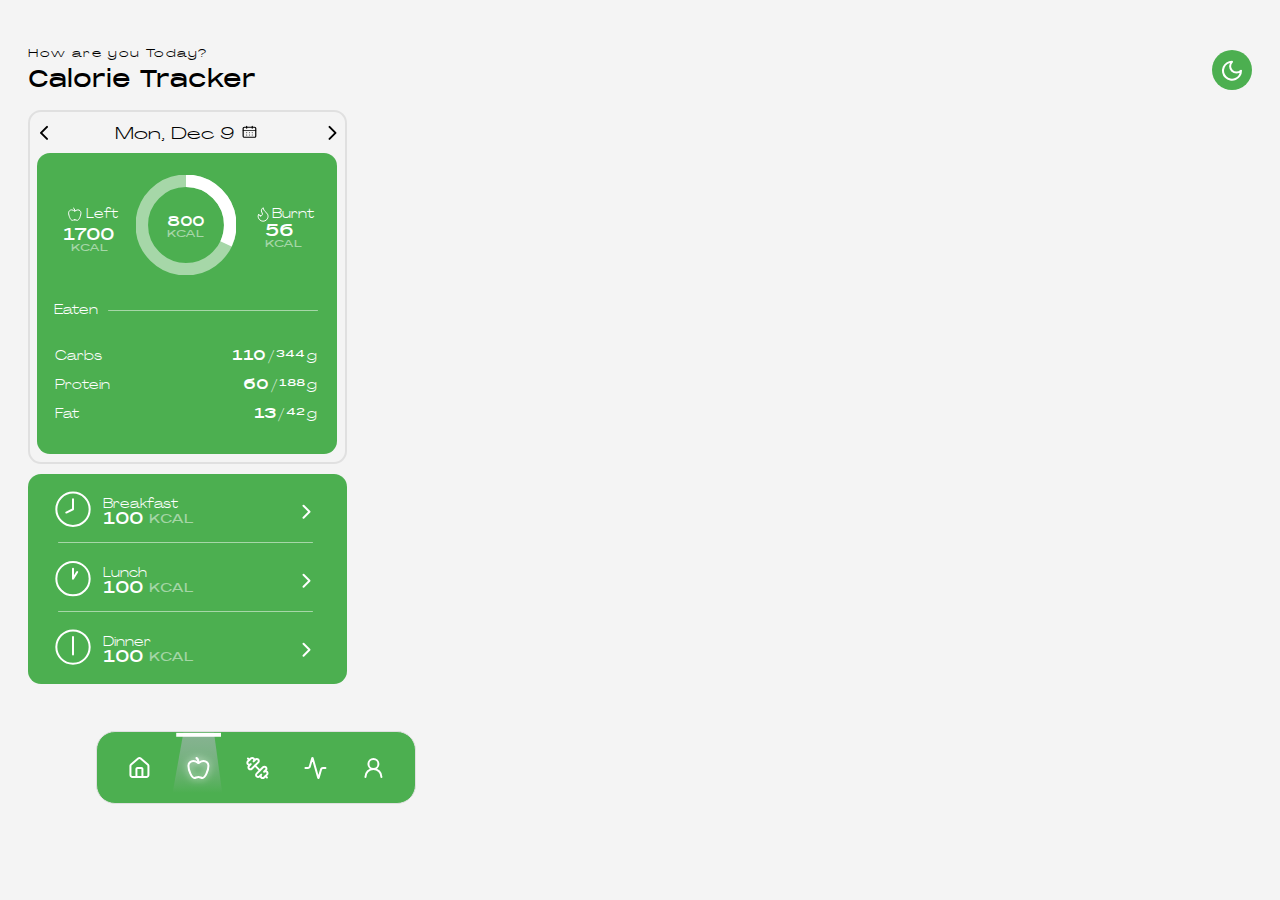
==== commit 9c72477b: "added comments on calorie tracker" ====
--- a/calorie-tracker.html
+++ b/calorie-tracker.html
@@ -36,6 +36,7 @@
         </button>
     </header>
 
+    <!-- huge-container is the top container with a chevron-left, a data and a calendar icon and a chevron-right on the top which is inside the icon-and-title class -->
     <div class="huge-container">
       <div class="icon-and-title">
         <svg width="8" height="15" viewBox="0 0 8 15" fill="none" xmlns="http://www.w3.org/2000/svg">
@@ -66,7 +67,9 @@
           <path d="M9.5 18.847L15.5 12.847L9.5 6.84698" stroke-width="2" stroke-linecap="round" stroke-linejoin="round"/>
         </svg>
       </div>
+      <!-- data is the container within the big container, data has a green background -->
       <div class="data">
+        <!-- inside data there are the calories left on the top-left, a radial graph of calories eaten on the top-middle and calories burnt on the top-right -->
         <div class="cal-container">
           <div class="cal-left-container">
             <div class="cal-left">
@@ -120,10 +123,17 @@
         </div>
 
         <div class="macros-parent">
+          <!-- macro-parent is the container around the carbs, proteins and fats -->
+           <!-- this places for example the word carbs, carbs eaten and max-carbs nest to each other  -->
           <div class="macros">
+              <!-- macros places all of the macro-items underneath each other so the word protein, protein eaten and max-protein under carbs  -->
             <div class="macro-item">
+              <!-- macro-item is the container around each individual macronutrient -->
                 Carbs
                 <div>
+                  <!-- <span> carbs, protein and fat are the amount of macros eaten -->
+                    <!-- <span> max-carbs, max-protein and max-fat are the maximum amount of each macronutrient that you can eat -->
+                      <!-- 0 will be changed dependant on the value that is in the JS / g showcases that the macros are in grams -->
                     <span id="carbs">0</span> / <span id="max-carbs">0</span>g
                 </div>
             </div>
--- a/css/style.css
+++ b/css/style.css
@@ -261,6 +261,9 @@
 
 .small-container .data {
   width: 135px;
+  height: 40px;
+  display: flex;
+  justify-content: center;
   margin-left: 7px;
   background-color: var(--primary-color);
   border-radius: var(--container-border-radius);
@@ -648,7 +651,7 @@
   font-style: normal;
   font-weight: 400;
   line-height: normal;
-  margin: 0px 0px 0px 17px;
+  margin: 0px 0px 13px 17px;
 }
 
 .eaten-hr p {
@@ -671,9 +674,8 @@
 
 .huge-container .macros-parent .macro-item {
   display: flex;
-  justify-content: space-around; 
-  align-items: center;
-  margin: 7px 0;
+  align-items: center;
+  margin: 0px 20px 15px 18px;
   color: #FFF;
   font-family: "PP Agrandir";
   font-size: 14px;
@@ -761,4 +763,174 @@
   border-radius: 12px;
   opacity: 0.5;
   margin: 0px 15px 0px 30px;
-}+}
+
+
+/* ---------------------------------------------------------- */
+/* ---------------------------------------------------------- */
+/* ---------------------------------------------------------- */
+/* -----------------workout tracker-------------------------- */
+/* ---------------------------------------------------------- */
+/* ---------------------------------------------------------- */
+
+/* container around M T W T F S S */
+.calendar-container {
+  display: flex;
+  justify-content: center;
+  margin-top: 20px;
+}
+
+/* also a container around M T W T F S S */
+.calendar {
+  display: flex;
+  justify-content: space-between;
+  align-items: center;
+  width: 310px;
+  height: 41.232px;
+  border-radius: 13px;
+  background: #4CAF50;
+  flex-shrink: 0;
+  padding: 0 5px; 
+}
+
+/* individual day so M or T or W etc. */
+.day-button {
+  flex: 1;
+  height: 100%;
+  margin: 0 2px; 
+  border: none;
+  border-radius: 5px; 
+  background: #4CAF50;
+  color: #FFF;
+  font-family: "PP Monument Extended", sans-serif;
+  font-size: 14px;
+  font-style: normal;
+  font-weight: 400;
+  line-height: normal;
+  cursor: pointer;
+  text-align: center;
+}
+
+/* hover of individual M T W etc */
+.day-button:hover {
+  background: #45a049;
+}
+
+/* section of all the content of the workout */
+.content-section {
+  width: 295px;
+  max-height: 500px;
+  flex-shrink: 0;
+  margin: 20px auto;
+  padding: 10px;
+  border: 1px solid var(--border-color);
+  border-radius: var(--container-border-radius);
+  background-color: var(--container-color);
+  display: flex;
+  flex-direction: column;
+  overflow: hidden; 
+}
+
+/* wrapper around the content table */
+.content-table-wrapper {
+  overflow: hidden; 
+  border-radius: 10px; 
+  overflow-y: auto;
+  flex-grow: 1; 
+  margin-top: 10px; 
+}
+
+/* Monday's workout etc */
+.content-title {
+  color: var(--text-color);
+  font-family: var(--font-monument);
+  font-size: 18px;
+  font-style: normal;
+  font-weight: 400;
+  line-height: normal;
+  width: 100%;
+  margin: 4px;
+}
+
+/* title of each excersise */
+.content-table h3 {
+  color: var(--text-color);
+  font-family: "PP Agrandir";
+  font-size: 14px;
+  font-style: normal;
+  font-weight: 400;
+  line-height: normal;
+  width: 450%;
+}
+
+/* table of sets kg reps optimal amount */
+.content-table {
+  width: 100%;
+  border-collapse: separate;
+  border-spacing: 0; 
+  margin-bottom: 10px;
+}
+
+/* tbody is the whole table */
+.content-table tbody {
+  border-radius: 10px;
+  overflow: hidden; 
+}
+
+/* adds border at each corner */
+.content-table tbody tr:first-child td:first-child {
+  border-top-left-radius: 10px;
+}
+.content-table tbody tr:first-child td:last-child {
+  border-top-right-radius: 10px;
+}
+.content-table tbody tr:last-child td:first-child {
+  border-bottom-left-radius: 10px; 
+}
+.content-table tbody tr:last-child td:last-child {
+  border-bottom-right-radius: 10px; 
+}
+
+/* puts white text and a bg-color at each element */
+.content-table tbody tr:nth-child(3) td,
+.content-table tbody tr:nth-child(5) td {
+  background-color: var(--primary-color);
+  color: white; 
+}
+
+/* first top row of every table with a different font */
+.content-table tbody tr:first-child td {
+  font-family: "PP Agrandir";
+  font-size: 14px;
+  font-style: normal;
+  font-weight: 400;
+  line-height: normal;
+  background: var(--primary-color); 
+  color: white;
+}
+
+/* secondary color to each even table row */
+.content-table tbody tr:nth-child(2) td,
+.content-table tbody tr:nth-child(4) td,
+.content-table tbody tr:nth-child(6) td {
+  background: var(--secondary-color); 
+  color: white; 
+}
+
+/* individual elements rows and columns */
+.content-table th,
+.content-table td {
+  border: 1px solid rgba(255, 255, 255, 0.50);
+  padding: 8px;
+  color: white !important;
+  text-align: center;
+  font-family: "PP Monument Extended";
+  font-size: 14px;
+  font-style: normal;
+  font-weight: 400;
+  line-height: normal;
+  transform: scaleY(1.1);
+}
+
+
+
